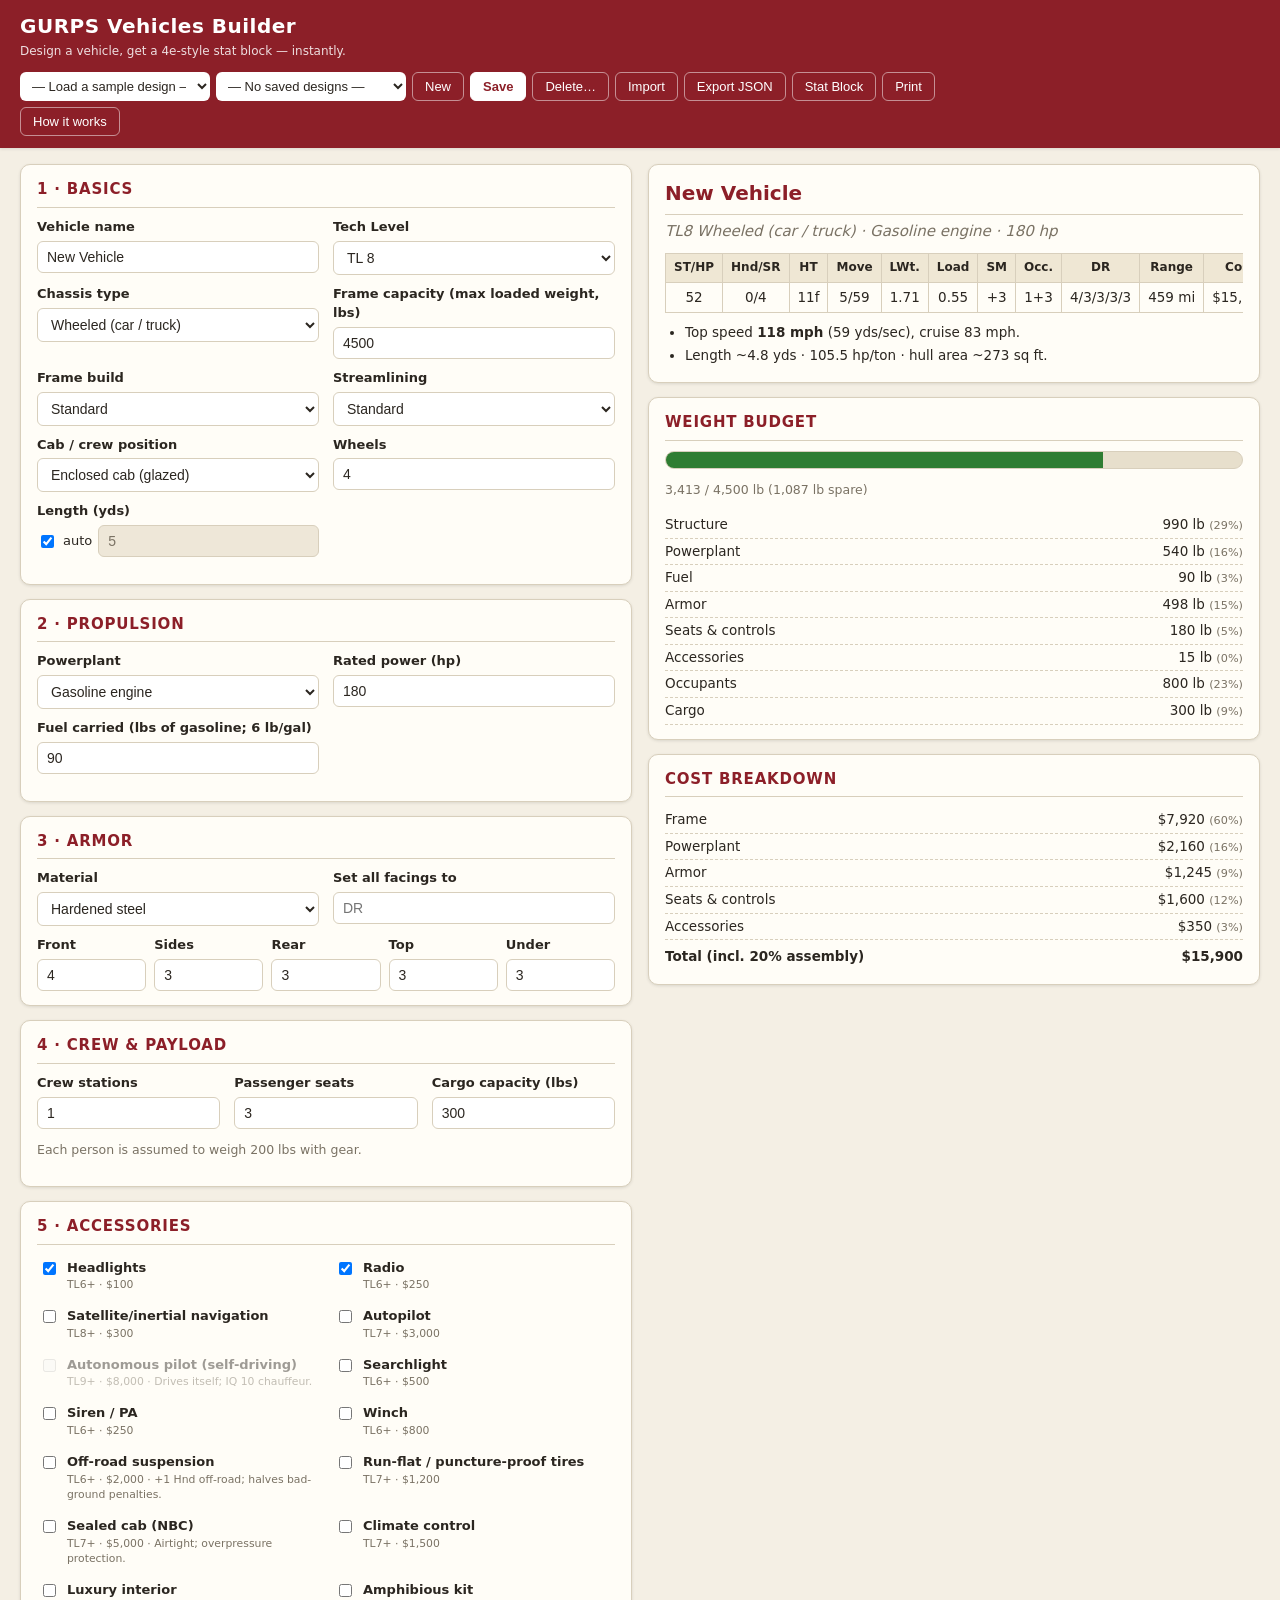
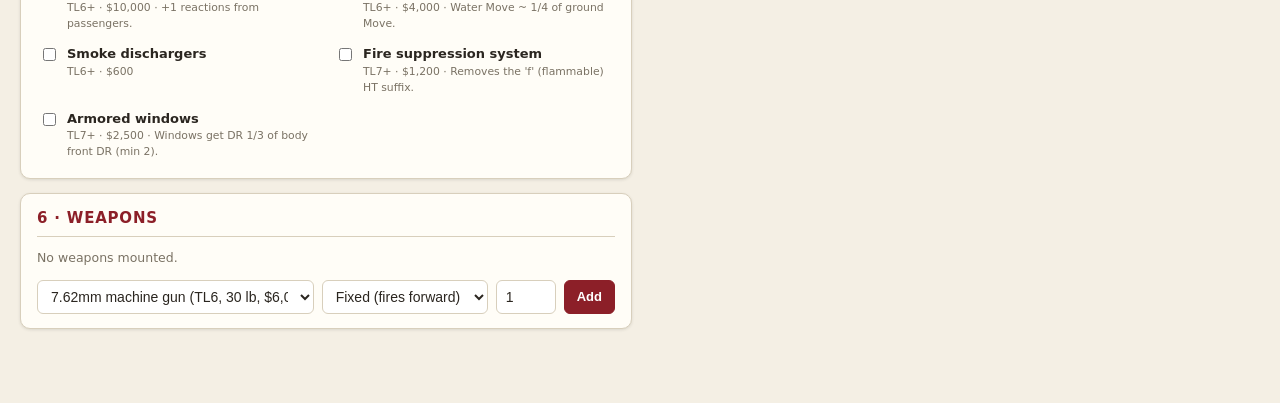
==== index.html @ 41622fdb "Add GURPS vehicle builder web app A zero-dependency, single-page vehicle designer that produces GURP" ====
<!DOCTYPE html>
<html lang="en">
<head>
<meta charset="utf-8">
<meta name="viewport" content="width=device-width, initial-scale=1">
<title>GURPS Vehicles Builder</title>
<link rel="stylesheet" href="css/style.css">
<link rel="icon" href="data:image/svg+xml,<svg xmlns='http://www.w3.org/2000/svg' viewBox='0 0 100 100'><text y='0.9em' font-size='90'>🚙</text></svg>">
</head>
<body>

<header class="topbar">
  <div class="brand">
    <h1>GURPS Vehicles Builder</h1>
    <p>Design a vehicle, get a 4e-style stat block — instantly.</p>
  </div>
  <div class="toolbar">
    <select id="preset-select" title="Load a sample design"></select>
    <select id="saved-select" title="Load a saved design"></select>
    <button class="btn" id="btn-new" title="Start over">New</button>
    <button class="btn primary" id="btn-save" title="Save to this browser">Save</button>
    <button class="btn" id="btn-delete" title="Delete a saved design">Delete…</button>
    <button class="btn" id="btn-import-json">Import</button>
    <button class="btn" id="btn-export-json">Export JSON</button>
    <button class="btn" id="btn-export-md">Stat Block</button>
    <button class="btn" id="btn-print">Print</button>
    <button class="btn" id="btn-help">How it works</button>
    <input type="file" id="import-file" accept=".json,application/json" hidden>
  </div>
</header>

<div id="flash"></div>

<main class="layout">

  <!-- ================= Design form ================= -->
  <section class="panel form-panel">

    <div class="card">
      <h2>1 · Basics</h2>
      <div class="grid2">
        <label>Vehicle name
          <input type="text" id="f-name" placeholder="e.g. Scout Buggy">
        </label>
        <label>Tech Level
          <select id="f-tl"></select>
        </label>
        <label>Chassis type
          <select id="f-chassis"></select>
        </label>
        <label>Frame capacity (max loaded weight, lbs)
          <input type="number" id="f-maxlwt" min="50" step="100">
        </label>
        <label>Frame build
          <select id="f-quality"></select>
        </label>
        <label>Streamlining
          <select id="f-streamlining"></select>
        </label>
        <label>Cab / crew position
          <select id="f-cab"></select>
        </label>
        <label id="row-wheels">Wheels
          <input type="number" id="f-wheels" min="2" max="16" step="1">
        </label>
        <label class="length-row">Length (yds)
          <span class="inline">
            <input type="checkbox" id="f-length-auto" checked> auto
            <input type="number" id="f-length" min="0.5" step="0.5" disabled>
          </span>
        </label>
      </div>
      <p class="muted" id="note-chassis"></p>
    </div>

    <div class="card">
      <h2>2 · Propulsion</h2>
      <div class="grid2">
        <label>Powerplant
          <select id="f-engine"></select>
        </label>
        <label id="row-power">Rated power (hp)
          <input type="number" id="f-power" min="0" step="10">
        </label>
        <label id="row-fuel"><span id="label-fuel">Fuel carried (lbs)</span>
          <input type="number" id="f-fuel" min="0" step="10">
        </label>
      </div>
      <p class="muted" id="note-engine"></p>
    </div>

    <div class="card">
      <h2>3 · Armor</h2>
      <div class="grid2">
        <label>Material
          <select id="f-armor-material"></select>
        </label>
        <label>Set all facings to
          <input type="number" id="f-dr-all" min="0" step="1" placeholder="DR">
        </label>
      </div>
      <div class="dr-grid">
        <label>Front <input type="number" id="f-dr-front" min="0" step="1"></label>
        <label>Sides <input type="number" id="f-dr-sides" min="0" step="1"></label>
        <label>Rear <input type="number" id="f-dr-rear" min="0" step="1"></label>
        <label>Top <input type="number" id="f-dr-top" min="0" step="1"></label>
        <label>Under <input type="number" id="f-dr-under" min="0" step="1"></label>
      </div>
    </div>

    <div class="card">
      <h2>4 · Crew &amp; Payload</h2>
      <div class="grid3">
        <label>Crew stations
          <input type="number" id="f-crew" min="0" step="1">
        </label>
        <label>Passenger seats
          <input type="number" id="f-passengers" min="0" step="1">
        </label>
        <label>Cargo capacity (lbs)
          <input type="number" id="f-cargo" min="0" step="50">
        </label>
      </div>
      <p class="muted">Each person is assumed to weigh 200 lbs with gear.</p>
    </div>

    <div class="card">
      <h2>5 · Accessories</h2>
      <div id="accessory-list" class="acc-list"></div>
    </div>

    <div class="card">
      <h2>6 · Weapons</h2>
      <div id="weapon-list"></div>
      <div class="weapon-adder">
        <select id="weapon-select"></select>
        <select id="weapon-mount"></select>
        <input type="number" id="weapon-qty" min="1" step="1" value="1" title="Quantity">
        <button class="btn primary" id="weapon-add" type="button">Add</button>
      </div>
      <div id="weapon-custom" class="grid2" style="display:none">
        <label>Name <input type="text" id="weapon-c-name" placeholder="Custom weapon"></label>
        <label>Weight (lbs) <input type="number" id="weapon-c-weight" min="0" value="50"></label>
        <label>Cost ($) <input type="number" id="weapon-c-cost" min="0" value="10000"></label>
        <label>Damage <input type="text" id="weapon-c-dmg" placeholder="e.g. 6d pi"></label>
      </div>
    </div>

  </section>

  <!-- ================= Live output ================= -->
  <section class="panel output-panel" id="print-area">

    <div class="card sheet">
      <h2 id="sheet-name">Vehicle</h2>
      <p class="sub" id="sheet-sub"></p>
      <div class="table-scroll">
        <table id="stat-table" class="stat-table"></table>
      </div>
      <ul class="extra" id="sheet-extra"></ul>
    </div>

    <div class="card" id="problems-card" style="display:none">
      <h2>Problems</h2>
      <ul id="problems" class="problems"></ul>
    </div>

    <div class="card">
      <h2>Weight budget</h2>
      <div class="weight-bar"><div id="weight-bar-fill"></div></div>
      <p class="muted" id="weight-bar-label"></p>
      <div id="weight-breakdown" class="breakdown"></div>
    </div>

    <div class="card">
      <h2>Cost breakdown</h2>
      <div id="cost-breakdown" class="breakdown"></div>
    </div>

  </section>
</main>

<!-- ================= Help ================= -->
<aside id="help-panel" class="help-panel">
  <div class="card">
    <h2>How the builder works</h2>
    <p>This is a streamlined, fan-made vehicle design system that produces stat
    blocks in the style of the <i>GURPS Basic Set</i> vehicle table. It is not a
    reproduction of any published design system — every formula is listed below,
    so you can house-rule anything you disagree with.</p>

    <h3>The big idea: a weight budget</h3>
    <p>Pick a <b>frame capacity</b> — the maximum loaded weight the chassis can
    carry. Everything you add (structure, engine, armor, fuel, seats, weapons,
    people, cargo) spends pounds from that budget. Stay under budget and the
    design is legal.</p>

    <h3>Formulas</h3>
    <ul>
      <li><b>Structure weight</b> = chassis fraction (22–40%) × frame capacity, adjusted for Lightweight/Heavy-Duty builds.</li>
      <li><b>HP</b> = 4 × ∛(empty weight in lbs) — the Basic Set machine formula.</li>
      <li><b>Top speed</b> = k × √(hp per loaded ton) × streamlining, with k per chassis (11.5 wheeled, 9 tracked, 11 airplane, …). Displacement hulls are capped at hull speed = 1.55 × √(length in feet) mph.</li>
      <li><b>Acceleration</b> (yds/sec²) = (hp/ton) ÷ chassis divisor. Move is shown as accel/top-speed-in-yards-per-second (mph ÷ 2).</li>
      <li><b>SM</b> from the Basic Set size table by length, −1 for being a long box; length is estimated as k × ∛(loaded tons) unless you override it.</li>
      <li><b>Armor weight</b> = surface area × facing share × DR × material density (lbs per DR per sq ft). Area ≈ k × (frame capacity)^⅔ sq ft.</li>
      <li><b>Range</b> = cruise speed (70% of top) × endurance. Fuel engines burn (lbs/hp·hr × rated hp × cruise fraction); electrics drain battery Wh at cruise power.</li>
      <li><b>Hnd/SR</b> from chassis, worsened one step at SM +6 and again at SM +9.</li>
      <li><b>HT</b> = 11 (+1 Heavy-Duty). An <b>f</b> suffix means flammable fuel (removed by a fire suppression system).</li>
      <li><b>Cost</b> = structure + engine + armor + seats + gear + weapons, +20% assembly, rounded to 3 significant figures.</li>
    </ul>

    <h3>Locations codes</h3>
    <ul id="loc-legend" class="loc-legend"></ul>

    <h3>Fine print</h3>
    <p class="muted">This tool is an original, unofficial fan creation. GURPS is
    a registered trademark of Steve Jackson Games; the material presented here
    is intended for use with the GURPS system and is released per the
    <a href="http://www.sjgames.com/general/online_policy/" target="_blank" rel="noopener">SJ Games Online Policy</a>.
    It is not published, endorsed, or approved by Steve Jackson Games.</p>
  </div>
</aside>

<!-- ================= Markdown modal ================= -->
<dialog id="md-modal">
  <h2>Stat block (Markdown)</h2>
  <textarea id="md-output" rows="18" spellcheck="false"></textarea>
  <div class="modal-actions">
    <button class="btn primary" id="md-copy">Copy</button>
    <button class="btn" id="md-download">Download .md</button>
    <button class="btn" id="md-close">Close</button>
  </div>
</dialog>

<script type="module" src="js/ui.js"></script>
</body>
</html>
---- css/style.css ----
/* GURPS Vehicles Builder — styles */

:root {
  --bg: #f4efe4;
  --panel: #fffdf7;
  --ink: #2b2620;
  --muted: #7a7264;
  --accent: #8c1f28;        /* GURPS-ish deep red */
  --accent-ink: #fff;
  --line: #d8cfbc;
  --ok: #2f7d32;
  --warn: #a66300;
  --err: #b3261e;
  --shadow: 0 1px 3px rgba(43, 38, 32, 0.12);
}

* { box-sizing: border-box; }

body {
  margin: 0;
  font: 15px/1.45 "Segoe UI", system-ui, -apple-system, sans-serif;
  background: var(--bg);
  color: var(--ink);
}

/* ------------------------------------------------ top bar */
.topbar {
  display: flex;
  flex-wrap: wrap;
  gap: 12px;
  align-items: center;
  justify-content: space-between;
  padding: 12px 20px;
  background: var(--accent);
  color: var(--accent-ink);
  box-shadow: var(--shadow);
}
.brand h1 { margin: 0; font-size: 20px; letter-spacing: 0.5px; }
.brand p { margin: 2px 0 0; font-size: 12px; opacity: 0.85; }

.toolbar { display: flex; flex-wrap: wrap; gap: 6px; align-items: center; }
.toolbar select {
  max-width: 190px;
  padding: 6px 8px;
  border-radius: 6px;
  border: none;
  font-size: 13px;
}

.btn {
  padding: 6px 12px;
  border: 1px solid rgba(255, 255, 255, 0.5);
  border-radius: 6px;
  background: transparent;
  color: inherit;
  font-size: 13px;
  cursor: pointer;
}
.btn:hover { background: rgba(255, 255, 255, 0.12); }
.btn.primary { background: #fff; color: var(--accent); border-color: #fff; font-weight: 600; }
.btn.primary:hover { background: #f3e9e9; }
.btn.small { padding: 2px 8px; font-size: 12px; }
.btn.danger { border-color: var(--err); color: var(--err); }
main .btn, dialog .btn {
  border-color: var(--line);
  color: var(--ink);
  background: var(--panel);
}
main .btn:hover, dialog .btn:hover { background: #f1ead9; }
main .btn.primary, dialog .btn.primary {
  background: var(--accent);
  color: var(--accent-ink);
  border-color: var(--accent);
}
main .btn.danger, dialog .btn.danger { color: var(--err); border-color: var(--err); background: transparent; }

/* ------------------------------------------------ layout */
.layout {
  display: grid;
  grid-template-columns: minmax(360px, 1fr) minmax(360px, 1fr);
  gap: 16px;
  padding: 16px 20px 60px;
  align-items: start;
}
@media (max-width: 900px) {
  .layout { grid-template-columns: 1fr; }
}

.card {
  background: var(--panel);
  border: 1px solid var(--line);
  border-radius: 10px;
  padding: 14px 16px;
  margin-bottom: 14px;
  box-shadow: var(--shadow);
}
.card h2 {
  margin: 0 0 10px;
  font-size: 15px;
  text-transform: uppercase;
  letter-spacing: 0.8px;
  color: var(--accent);
  border-bottom: 1px solid var(--line);
  padding-bottom: 6px;
}
.card h3 { font-size: 14px; margin: 14px 0 6px; }

.grid2 { display: grid; grid-template-columns: 1fr 1fr; gap: 10px 14px; }
.grid3 { display: grid; grid-template-columns: 1fr 1fr 1fr; gap: 10px 14px; }
@media (max-width: 520px) { .grid2, .grid3 { grid-template-columns: 1fr; } }

label { display: flex; flex-direction: column; gap: 4px; font-size: 13px; font-weight: 600; }
label .inline { display: flex; align-items: center; gap: 6px; font-weight: 400; }
input[type="text"], input[type="number"], select, textarea {
  padding: 7px 9px;
  border: 1px solid var(--line);
  border-radius: 6px;
  font-size: 14px;
  background: #fff;
  color: var(--ink);
  width: 100%;
}
input:focus, select:focus, textarea:focus {
  outline: 2px solid color-mix(in srgb, var(--accent) 40%, transparent);
}
input:disabled { background: #eee7d8; color: var(--muted); }

.muted { color: var(--muted); font-size: 12.5px; }

.dr-grid {
  display: grid;
  grid-template-columns: repeat(5, 1fr);
  gap: 8px;
  margin-top: 10px;
}
@media (max-width: 520px) { .dr-grid { grid-template-columns: repeat(3, 1fr); } }

/* accessories */
.acc-list { display: grid; grid-template-columns: 1fr 1fr; gap: 6px 14px; }
@media (max-width: 620px) { .acc-list { grid-template-columns: 1fr; } }
.acc-row {
  flex-direction: row;
  align-items: flex-start;
  gap: 8px;
  font-weight: 400;
  padding: 4px 2px;
}
.acc-row input { width: auto; margin-top: 3px; }
.acc-row small { display: block; color: var(--muted); }
.acc-row.disabled { opacity: 0.45; }

/* weapons */
.weapon-row {
  display: flex;
  align-items: center;
  gap: 10px;
  padding: 6px 8px;
  border: 1px solid var(--line);
  border-radius: 6px;
  margin-bottom: 6px;
  background: #fff;
}
.weapon-name { font-weight: 600; }
.weapon-detail { flex: 1; color: var(--muted); font-size: 12.5px; }
.weapon-adder {
  display: grid;
  grid-template-columns: 2fr 1.2fr 60px auto;
  gap: 8px;
  margin-top: 8px;
}
@media (max-width: 620px) { .weapon-adder { grid-template-columns: 1fr; } }
#weapon-custom { margin-top: 10px; }

/* ------------------------------------------------ output */
.sheet h2 { font-size: 20px; text-transform: none; letter-spacing: 0; }
.sheet .sub { margin: -4px 0 10px; color: var(--muted); font-style: italic; }

.table-scroll { overflow-x: auto; }
.stat-table {
  border-collapse: collapse;
  width: 100%;
  font-size: 13.5px;
  white-space: nowrap;
}
.stat-table th, .stat-table td {
  border: 1px solid var(--line);
  padding: 5px 8px;
  text-align: center;
}
.stat-table th { background: #efe7d4; font-size: 12px; }

.extra { margin: 10px 0 0; padding-left: 20px; font-size: 13.5px; }
.extra li { margin-bottom: 3px; }

.problems { margin: 0; padding-left: 4px; list-style: none; }
.problems li { padding: 3px 0; font-size: 13.5px; }
.problems .err { color: var(--err); font-weight: 600; }
.problems .warn { color: var(--warn); }

.weight-bar {
  height: 18px;
  border-radius: 9px;
  background: #e7dfcc;
  overflow: hidden;
  border: 1px solid var(--line);
}
#weight-bar-fill {
  height: 100%;
  width: 0;
  background: var(--ok);
  transition: width 0.2s ease;
}
#weight-bar-fill.over { background: var(--err); }

.breakdown { margin-top: 8px; }
.bd-row {
  display: flex;
  justify-content: space-between;
  padding: 3px 0;
  border-bottom: 1px dashed var(--line);
  font-size: 13.5px;
}
.bd-row small { color: var(--muted); }
.bd-row.total { border-bottom: none; font-weight: 700; margin-top: 4px; }

/* ------------------------------------------------ help panel */
.help-panel {
  position: fixed;
  top: 0;
  right: -560px;
  width: min(540px, 95vw);
  height: 100vh;
  overflow-y: auto;
  padding: 16px;
  background: var(--bg);
  border-left: 2px solid var(--accent);
  transition: right 0.25s ease;
  z-index: 40;
}
.help-panel.open { right: 0; }
.help-panel h2 { font-size: 17px; }
.help-panel ul { padding-left: 20px; font-size: 13.5px; }
.loc-legend { columns: 2; }

/* ------------------------------------------------ modal & flash */
dialog {
  border: 1px solid var(--line);
  border-radius: 10px;
  padding: 18px;
  width: min(720px, 92vw);
  background: var(--panel);
  color: var(--ink);
}
dialog::backdrop { background: rgba(43, 38, 32, 0.5); }
dialog h2 { margin-top: 0; color: var(--accent); font-size: 16px; }
dialog textarea { font-family: ui-monospace, Consolas, monospace; font-size: 12.5px; }
.modal-actions { display: flex; gap: 8px; justify-content: flex-end; margin-top: 10px; }

#flash {
  position: fixed;
  left: 50%;
  bottom: 24px;
  transform: translateX(-50%) translateY(20px);
  background: var(--ink);
  color: #fff;
  padding: 8px 16px;
  border-radius: 20px;
  font-size: 13px;
  opacity: 0;
  pointer-events: none;
  transition: all 0.25s ease;
  z-index: 60;
}
#flash.show { opacity: 1; transform: translateX(-50%) translateY(0); }

/* ------------------------------------------------ print */
@media print {
  .topbar, .form-panel, .help-panel, #flash, #problems-card { display: none !important; }
  body { background: #fff; }
  .layout { display: block; padding: 0; }
  .card { box-shadow: none; border-color: #999; }
}
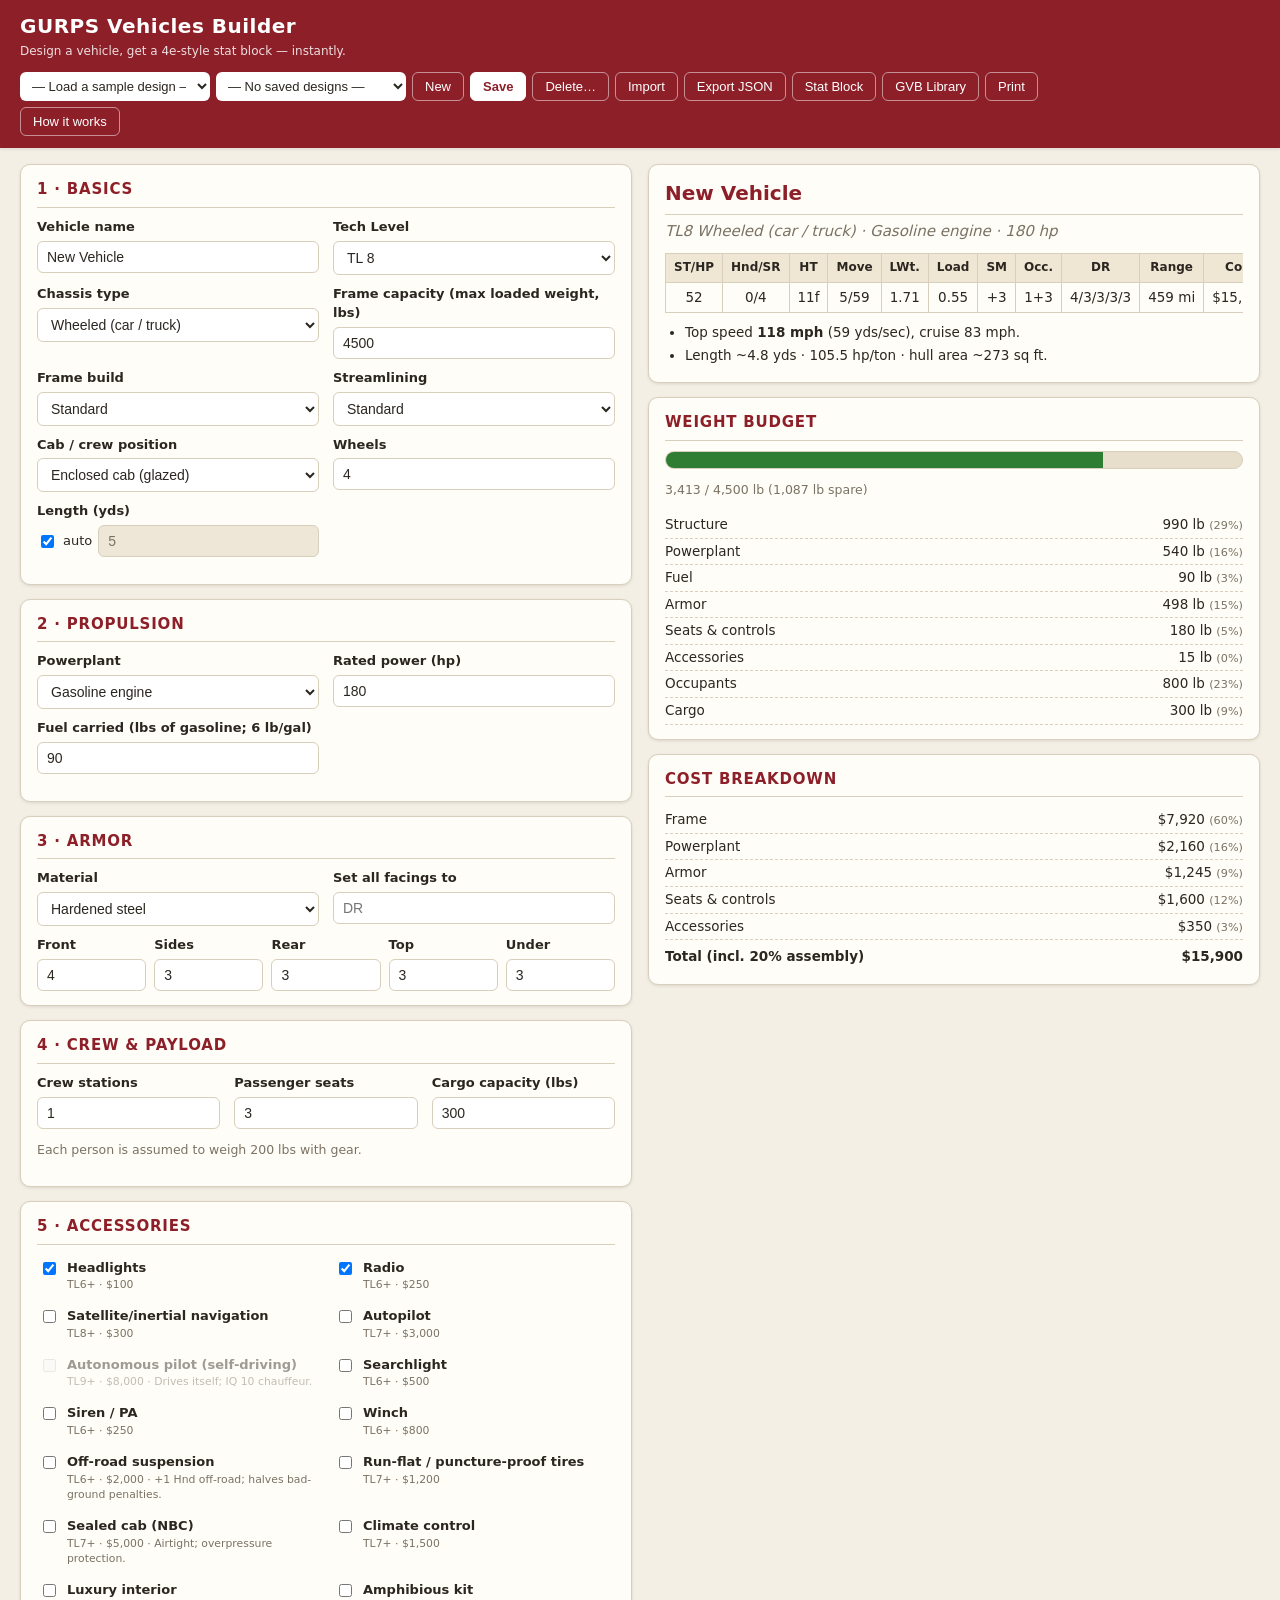
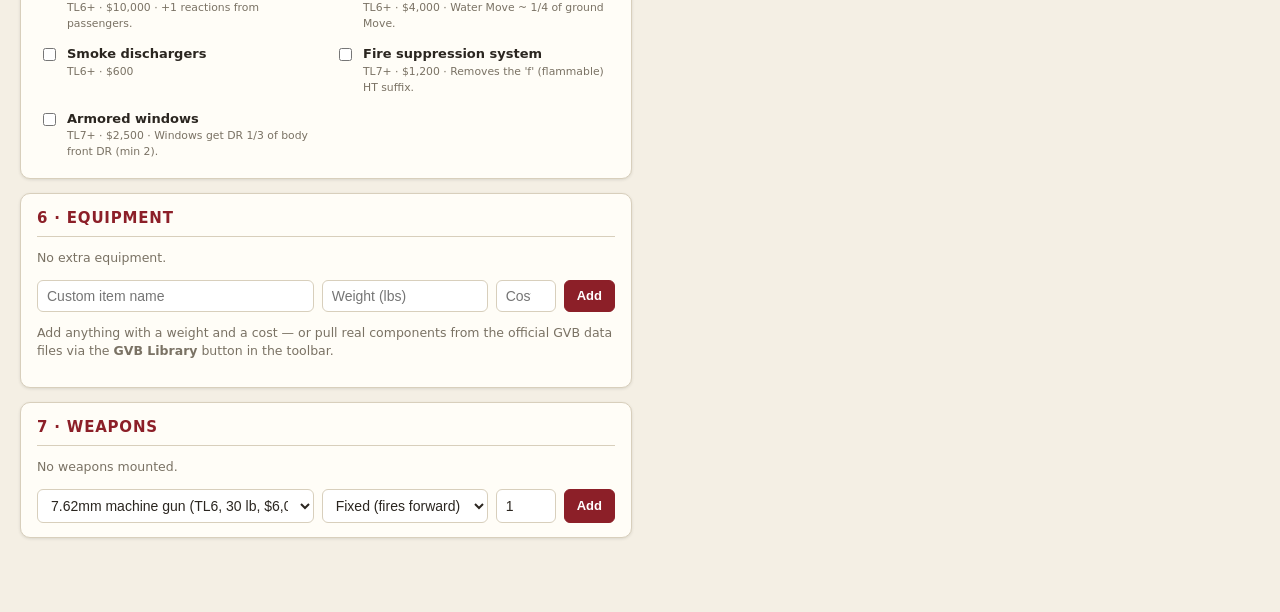
==== commit d0e0fc9b: "Add GVB Library: import official GURPS Vehicle Builder data files Adds in-browser support for the .r" ====
--- a/index.html
+++ b/index.html
@@ -23,6 +23,7 @@
     <button class="btn" id="btn-import-json">Import</button>
     <button class="btn" id="btn-export-json">Export JSON</button>
     <button class="btn" id="btn-export-md">Stat Block</button>
+    <button class="btn" id="btn-gvb" title="Import component data from the official GURPS Vehicle Builder program">GVB Library</button>
     <button class="btn" id="btn-print">Print</button>
     <button class="btn" id="btn-help">How it works</button>
     <input type="file" id="import-file" accept=".json,application/json" hidden>
@@ -130,7 +131,20 @@
     </div>
 
     <div class="card">
-      <h2>6 · Weapons</h2>
+      <h2>6 · Equipment</h2>
+      <div id="equipment-list"></div>
+      <div class="weapon-adder equip-adder">
+        <input type="text" id="equip-name" placeholder="Custom item name">
+        <input type="number" id="equip-weight" min="0" step="any" placeholder="Weight (lbs)">
+        <input type="number" id="equip-cost" min="0" step="any" placeholder="Cost ($)">
+        <button class="btn primary" id="equip-add" type="button">Add</button>
+      </div>
+      <p class="muted">Add anything with a weight and a cost — or pull real components
+      from the official GVB data files via the <b>GVB Library</b> button in the toolbar.</p>
+    </div>
+
+    <div class="card">
+      <h2>7 · Weapons</h2>
       <div id="weapon-list"></div>
       <div class="weapon-adder">
         <select id="weapon-select"></select>
@@ -209,6 +223,16 @@
       <li><b>Cost</b> = structure + engine + armor + seats + gear + weapons, +20% assembly, rounded to 3 significant figures.</li>
     </ul>
 
+    <h3>The GVB Library</h3>
+    <p>If you own Steve Jackson Games' discontinued <i>GURPS Vehicle Builder</i>
+    program, the <b>GVB Library</b> toolbar button lets you load its
+    <code>.rep</code> repository files right here in the browser — about 1,900
+    components across GURPS Vehicles 2e and its supplements. Each component is
+    computed with the exact formulas from the data files (with its original
+    options, access-space choices, and TL scaling) and added to your design as
+    an equipment line. Nothing is uploaded anywhere, and no game data is
+    distributed with this tool: you load the files you own.</p>
+
     <h3>Locations codes</h3>
     <ul id="loc-legend" class="loc-legend"></ul>
 
@@ -220,6 +244,29 @@
     It is not published, endorsed, or approved by Steve Jackson Games.</p>
   </div>
 </aside>
+
+<!-- ================= GVB Library modal ================= -->
+<dialog id="gvb-modal" class="gvb-modal">
+  <h2>GVB Library — official component data</h2>
+  <p class="muted">Load <code>.rep</code> repository files from your copy of the
+  <i>GURPS Vehicle Builder</i> program (the <code>repositories</code> folder).
+  Components are evaluated with the exact formulas from the data files.
+  Nothing is uploaded — parsing happens entirely in your browser.</p>
+  <div class="gvb-toolbar">
+    <label class="btn primary gvb-file-btn">Load .rep files…
+      <input type="file" id="gvb-files" accept=".rep" multiple hidden>
+    </label>
+    <input type="search" id="gvb-search" placeholder="Search components…">
+    <span class="muted" id="gvb-status"></span>
+  </div>
+  <div class="gvb-body">
+    <div id="gvb-list" class="gvb-list"></div>
+    <div id="gvb-detail" class="gvb-detail"><p class="muted">Select a component on the left.</p></div>
+  </div>
+  <div class="modal-actions">
+    <button class="btn" id="gvb-close">Close</button>
+  </div>
+</dialog>
 
 <!-- ================= Markdown modal ================= -->
 <dialog id="md-modal">
--- a/css/style.css
+++ b/css/style.css
@@ -241,6 +241,75 @@
 .help-panel h2 { font-size: 17px; }
 .help-panel ul { padding-left: 20px; font-size: 13.5px; }
 .loc-legend { columns: 2; }
+
+/* ------------------------------------------------ GVB library modal */
+.gvb-modal { width: min(1080px, 96vw); }
+.gvb-toolbar {
+  display: flex;
+  gap: 10px;
+  align-items: center;
+  flex-wrap: wrap;
+  margin-bottom: 10px;
+}
+.gvb-toolbar input[type="search"] { flex: 1; min-width: 160px; width: auto; }
+.gvb-file-btn { display: inline-block; cursor: pointer; }
+.gvb-body {
+  display: grid;
+  grid-template-columns: minmax(220px, 1fr) minmax(300px, 1.6fr);
+  gap: 14px;
+  min-height: 300px;
+}
+@media (max-width: 700px) { .gvb-body { grid-template-columns: 1fr; } }
+.gvb-list {
+  max-height: 55vh;
+  overflow-y: auto;
+  border: 1px solid var(--line);
+  border-radius: 8px;
+  padding: 6px;
+  background: #fff;
+}
+.gvb-group {
+  font-weight: 700;
+  font-size: 12px;
+  text-transform: uppercase;
+  letter-spacing: 0.5px;
+  color: var(--accent);
+  padding: 8px 4px 2px;
+}
+.gvb-item {
+  display: block;
+  width: 100%;
+  text-align: left;
+  border: none;
+  background: none;
+  padding: 3px 6px;
+  font-size: 13.5px;
+  border-radius: 5px;
+  cursor: pointer;
+  color: var(--ink);
+}
+.gvb-item:hover { background: #f1ead9; }
+.gvb-item.sel { background: var(--accent); color: #fff; }
+.gvb-item small { color: inherit; opacity: 0.65; }
+.gvb-detail {
+  max-height: 55vh;
+  overflow-y: auto;
+  padding: 2px 6px;
+}
+.gvb-detail h3 { margin: 0 0 8px; font-size: 15px; }
+.gvb-detail h3 small { color: var(--muted); font-weight: 400; }
+.gvb-inputs {
+  display: grid;
+  grid-template-columns: repeat(auto-fill, minmax(130px, 1fr));
+  gap: 8px 12px;
+  margin-bottom: 6px;
+}
+.gvb-opt-head { margin: 10px 0 4px; font-size: 12.5px; font-weight: 700; }
+.gvb-opts { display: flex; flex-wrap: wrap; gap: 4px 16px; }
+.gvb-opts .inline { font-weight: 400; font-size: 13px; flex-direction: row; align-items: center; }
+.gvb-opts input { width: auto; }
+.gvb-outputs { margin-top: 10px; }
+.gvb-desc { white-space: pre-line; margin-top: 10px; }
 
 /* ------------------------------------------------ modal & flash */
 dialog {
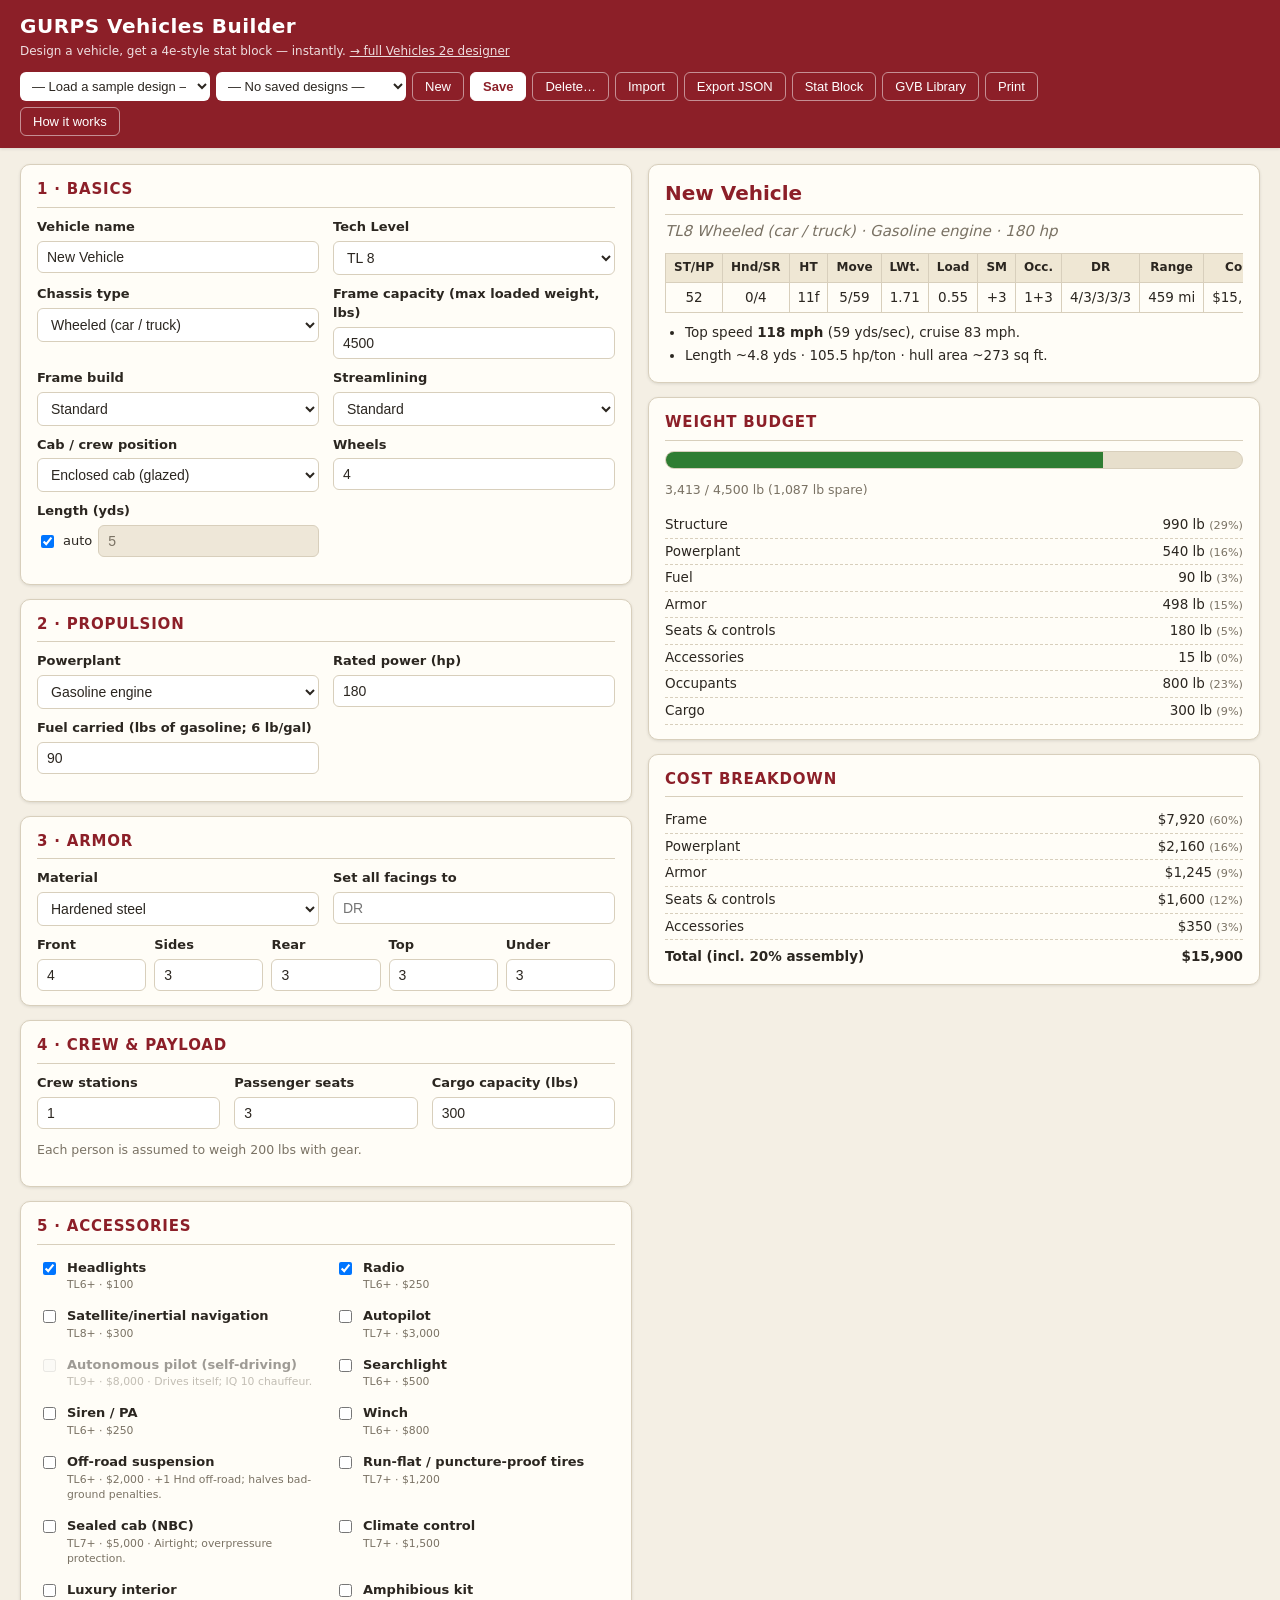
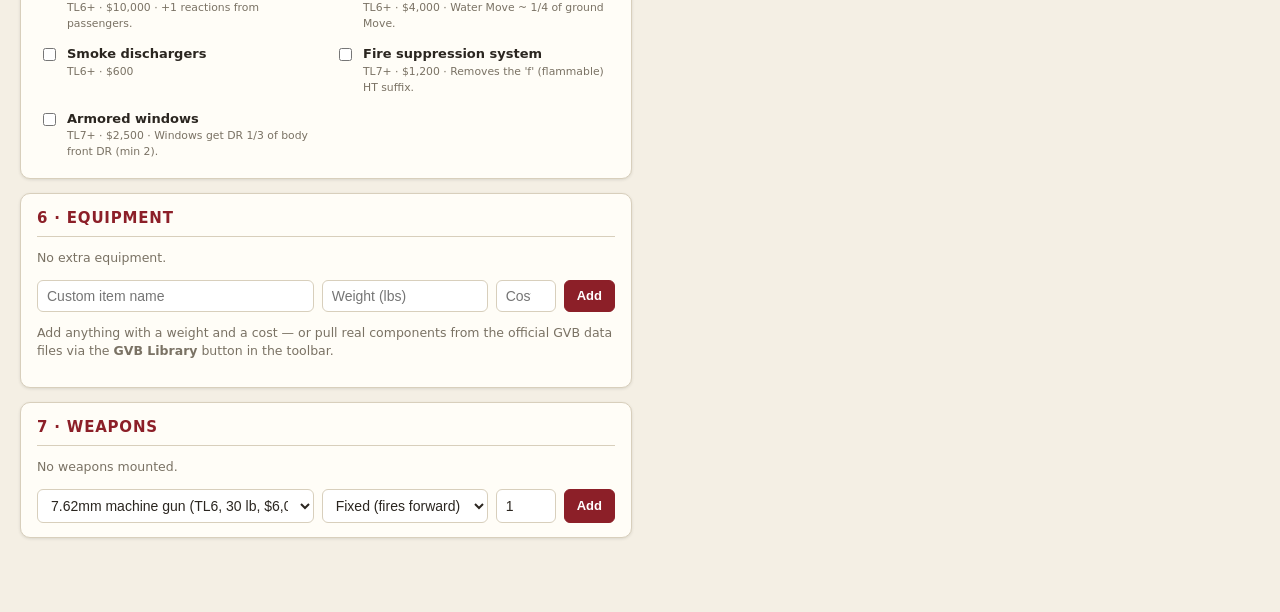
==== commit ceccaefe: "Add faithful GURPS Vehicles 2e design engine and designer page Implements the complete Vehicles 2e d" ====
--- a/index.html
+++ b/index.html
@@ -12,7 +12,7 @@
 <header class="topbar">
   <div class="brand">
     <h1>GURPS Vehicles Builder</h1>
-    <p>Design a vehicle, get a 4e-style stat block — instantly.</p>
+    <p>Design a vehicle, get a 4e-style stat block — instantly. <a href="ve2.html" style="color:#fff">→ full Vehicles 2e designer</a></p>
   </div>
   <div class="toolbar">
     <select id="preset-select" title="Load a sample design"></select>
--- a/css/style.css
+++ b/css/style.css
@@ -241,6 +241,19 @@
 .help-panel h2 { font-size: 17px; }
 .help-panel ul { padding-left: 20px; font-size: 13.5px; }
 .loc-legend { columns: 2; }
+
+/* ------------------------------------------------ VE2 designer */
+.inline-check { justify-content: flex-end; }
+.inline-check .inline { font-weight: 600; }
+.inline-check input { width: auto; }
+.sheet h3 {
+  margin: 14px 0 4px;
+  font-size: 13px;
+  text-transform: uppercase;
+  letter-spacing: 0.6px;
+  color: var(--accent);
+  border-bottom: 1px dashed var(--line);
+}
 
 /* ------------------------------------------------ GVB library modal */
 .gvb-modal { width: min(1080px, 96vw); }
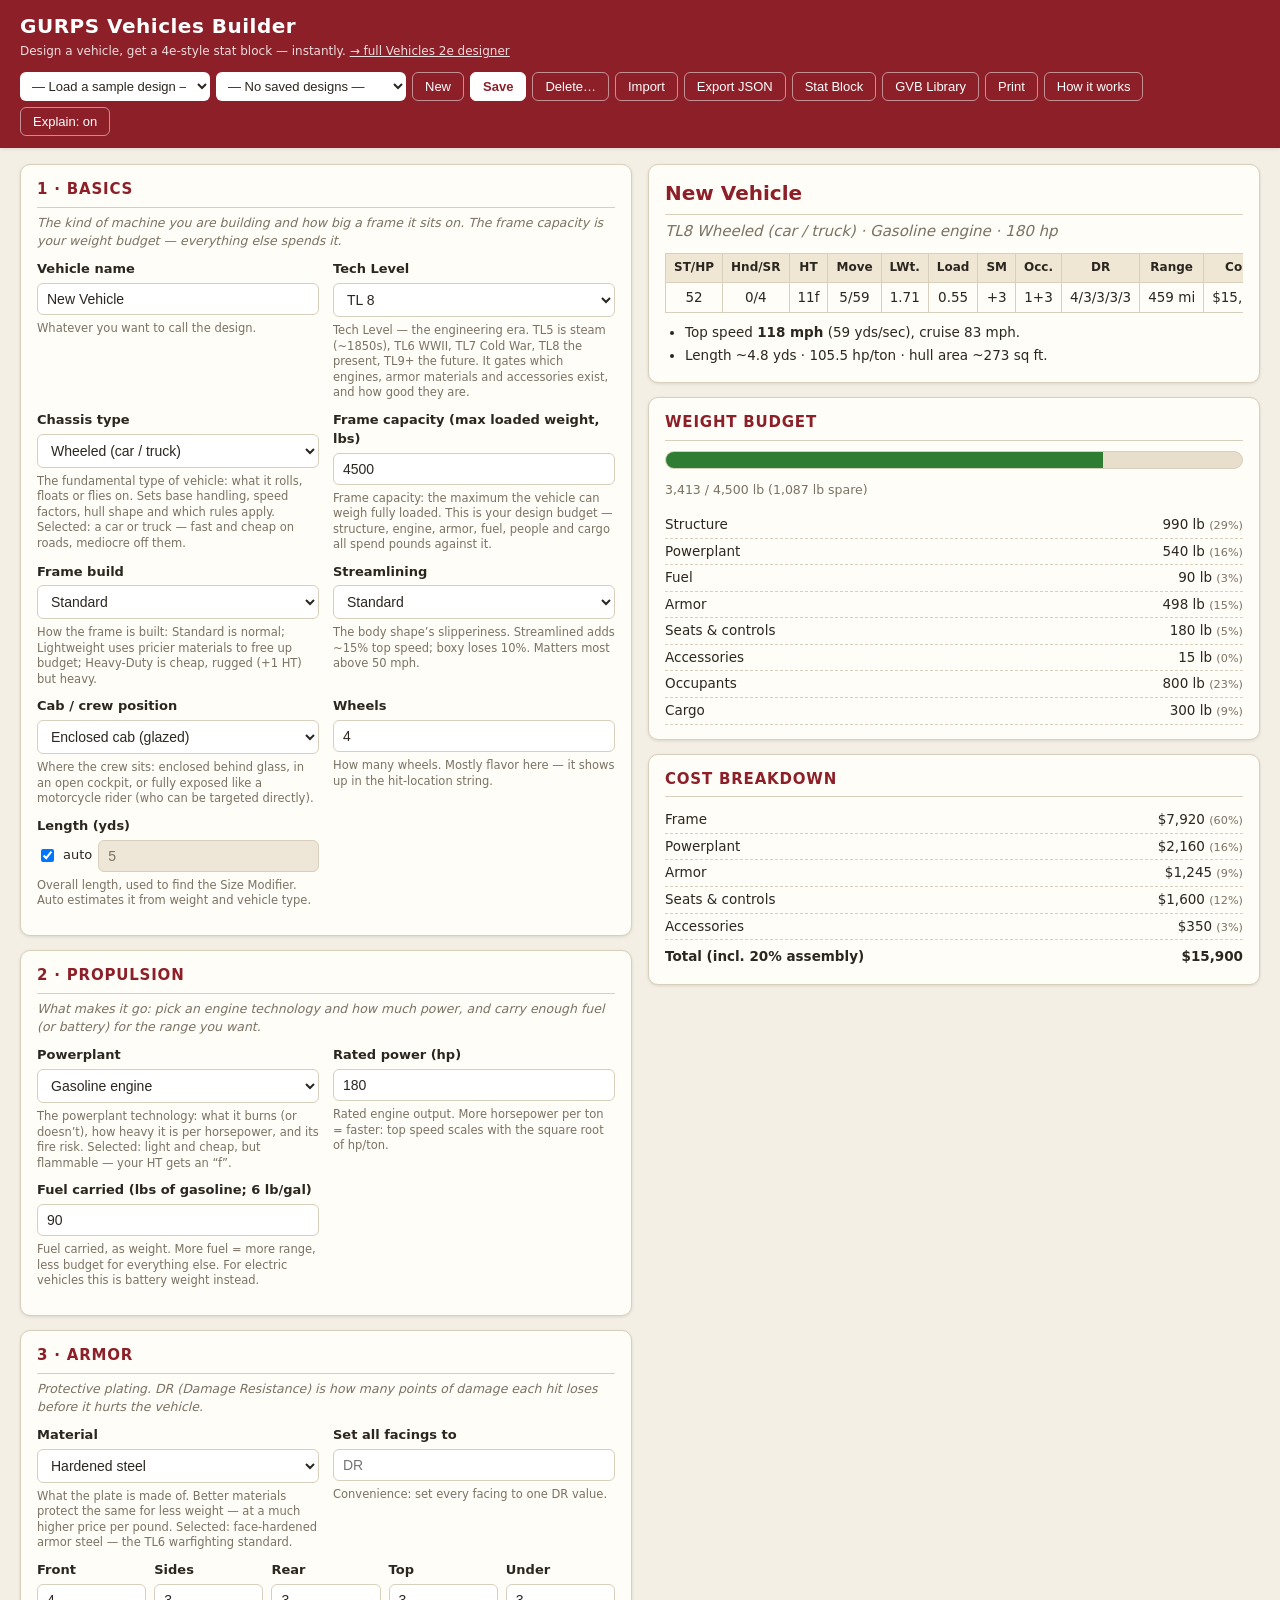
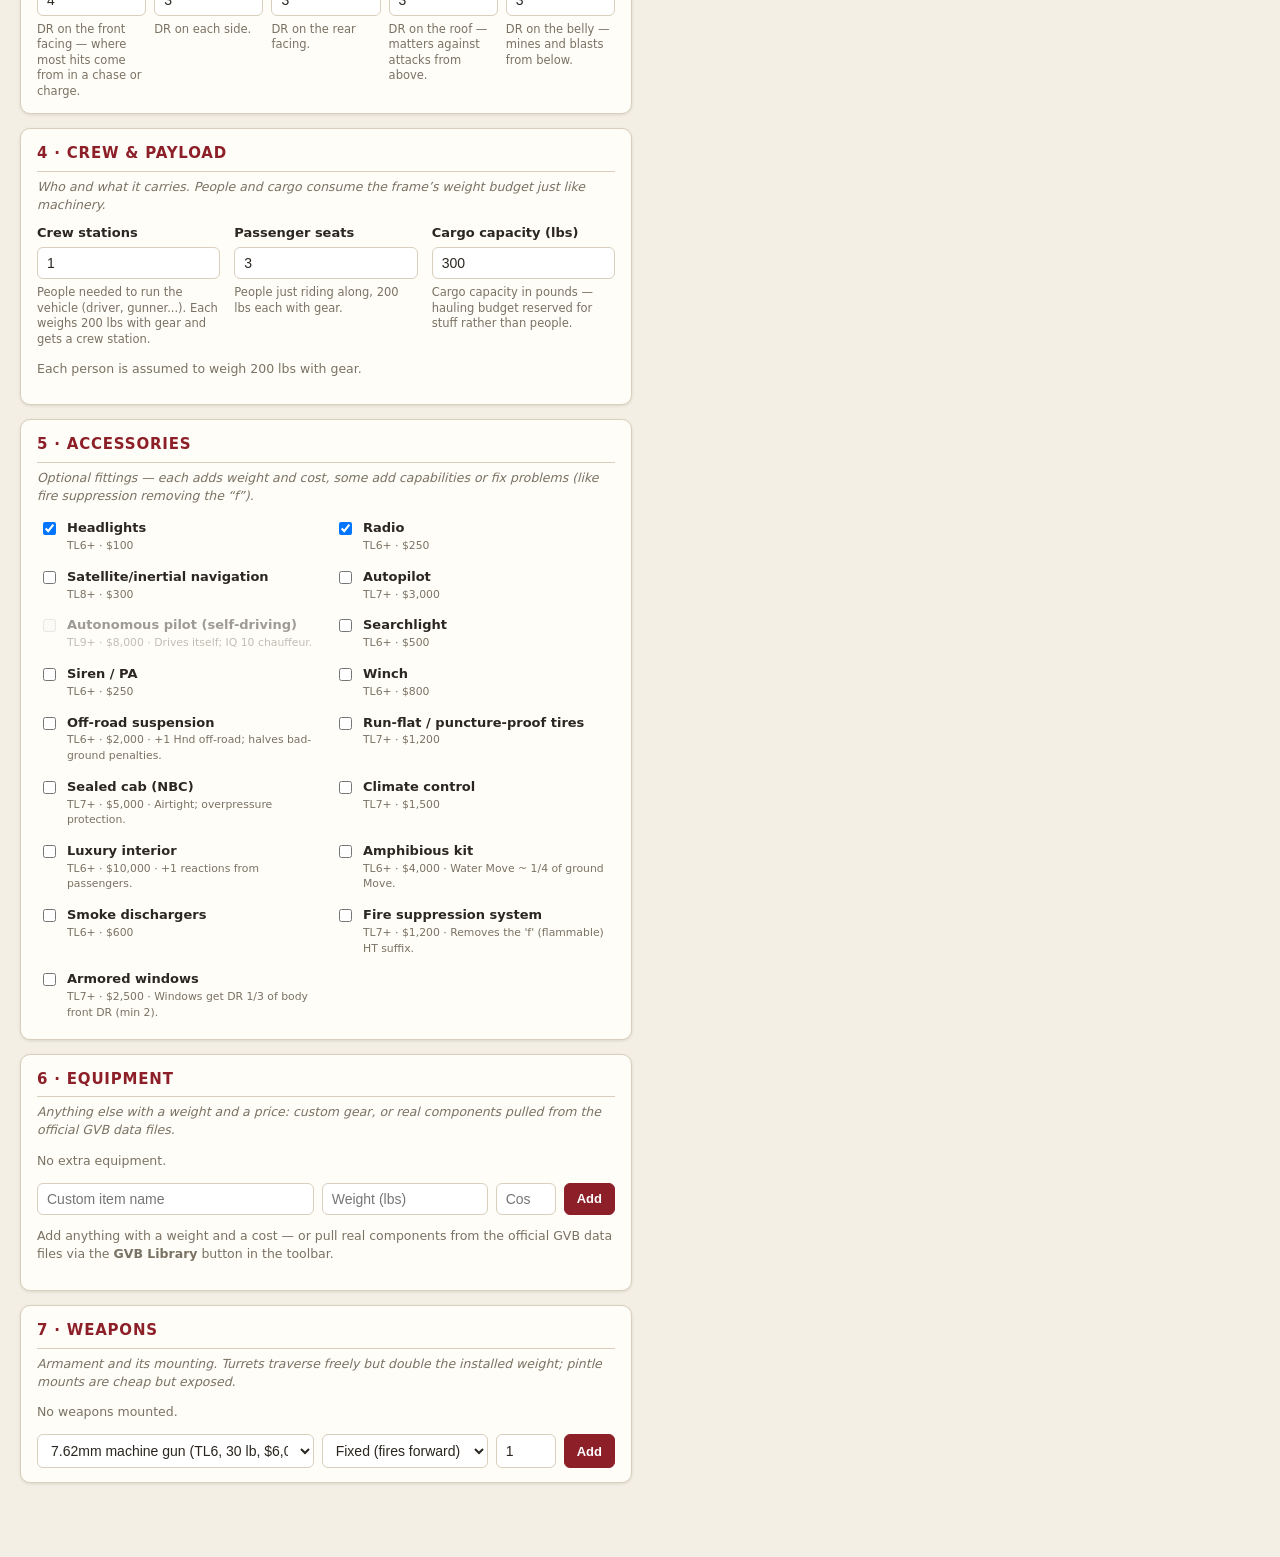
==== commit 3ed57146: "Add Explain mode: plain-English help for every choice and stat - New help-core.js: shared explain en" ====
--- a/index.html
+++ b/index.html
@@ -26,6 +26,7 @@
     <button class="btn" id="btn-gvb" title="Import component data from the official GURPS Vehicle Builder program">GVB Library</button>
     <button class="btn" id="btn-print">Print</button>
     <button class="btn" id="btn-help">How it works</button>
+    <button class="btn" id="btn-explain" title="Show a plain-English explanation under every choice">Explain: on</button>
     <input type="file" id="import-file" accept=".json,application/json" hidden>
   </div>
 </header>
--- a/css/style.css
+++ b/css/style.css
@@ -242,7 +242,31 @@
 .help-panel ul { padding-left: 20px; font-size: 13.5px; }
 .loc-legend { columns: 2; }
 
+/* ------------------------------------------------ explain mode */
+.field-help {
+  display: block;
+  font-weight: 400;
+  font-size: 11.5px;
+  line-height: 1.35;
+  color: var(--muted);
+  margin-top: 2px;
+}
+.acc-row .field-help { margin-left: 0; }
+.section-help {
+  font-size: 12.5px;
+  color: var(--muted);
+  margin: -4px 0 10px;
+  font-style: italic;
+}
+.stat-help {
+  border-bottom: 1px dotted #b3a88f;
+  cursor: help;
+}
+
 /* ------------------------------------------------ VE2 designer */
+.sub-edit { display: flex; gap: 10px; flex-wrap: wrap; align-items: center; }
+.sub-edit label { flex-direction: row; align-items: center; gap: 4px; font-weight: 400; font-size: 12.5px; }
+.sub-edit input, .sub-edit select { width: 80px; padding: 3px 6px; font-size: 12.5px; }
 .inline-check { justify-content: flex-end; }
 .inline-check .inline { font-weight: 600; }
 .inline-check input { width: auto; }
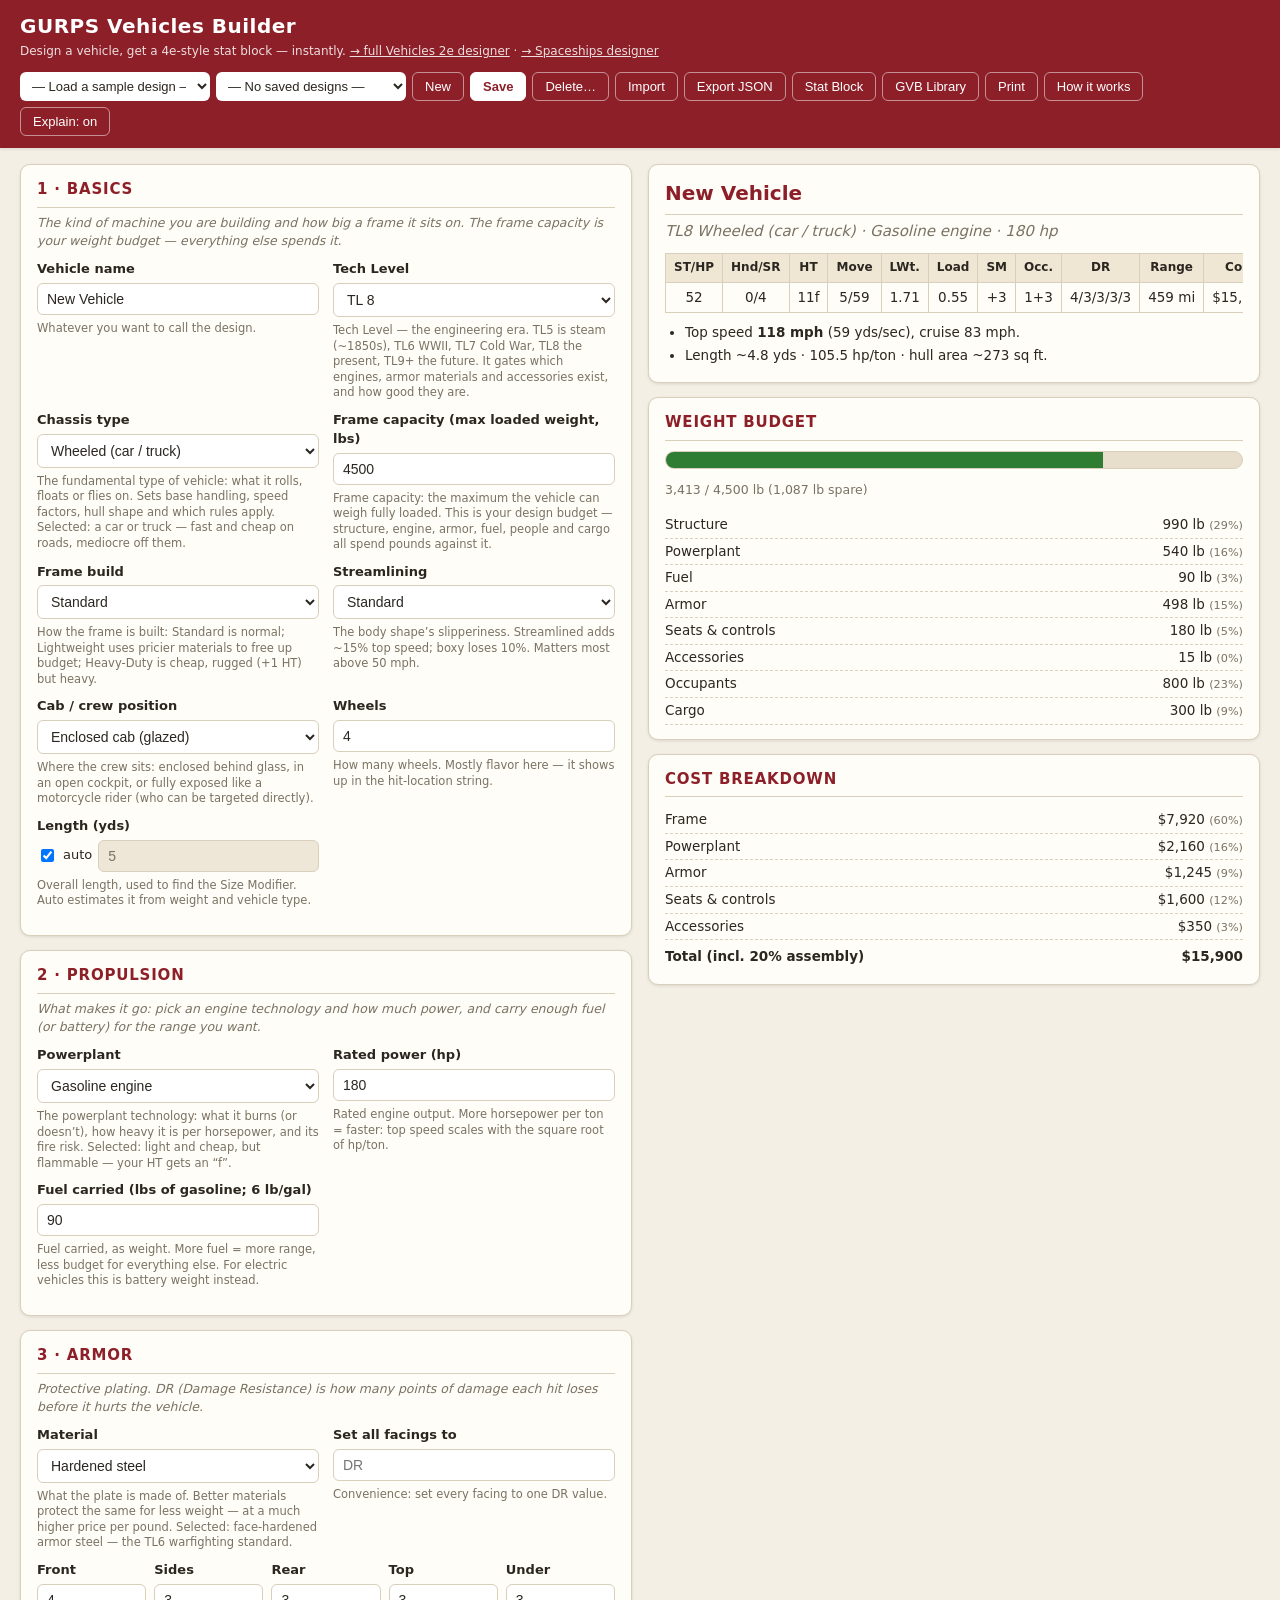
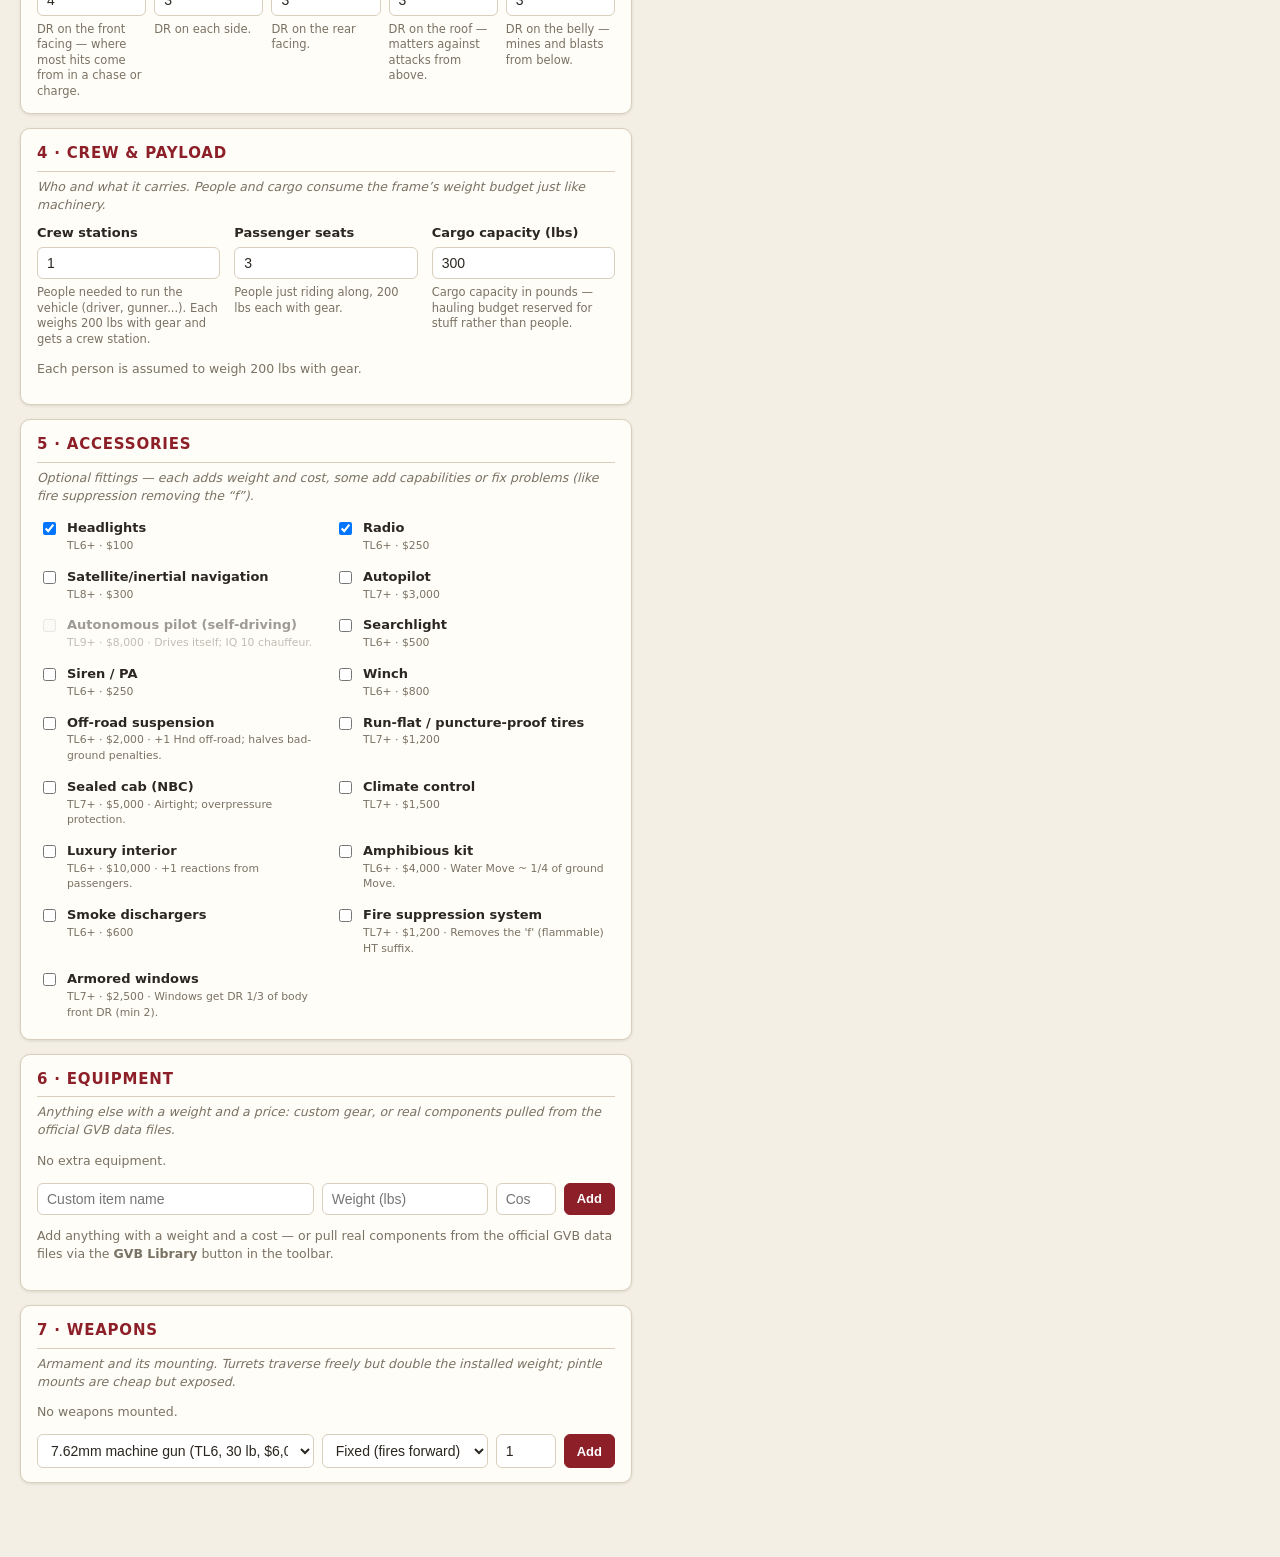
==== commit 204c1933: "Add GURPS Spaceships (4e) designer: spaceships.html - js/ss/systems.js: full system registry — all a" ====
--- a/index.html
+++ b/index.html
@@ -12,7 +12,7 @@
 <header class="topbar">
   <div class="brand">
     <h1>GURPS Vehicles Builder</h1>
-    <p>Design a vehicle, get a 4e-style stat block — instantly. <a href="ve2.html" style="color:#fff">→ full Vehicles 2e designer</a></p>
+    <p>Design a vehicle, get a 4e-style stat block — instantly. <a href="ve2.html" style="color:#fff">→ full Vehicles 2e designer</a> · <a href="spaceships.html" style="color:#fff">→ Spaceships designer</a></p>
   </div>
   <div class="toolbar">
     <select id="preset-select" title="Load a sample design"></select>
--- a/css/style.css
+++ b/css/style.css
@@ -241,6 +241,20 @@
 .help-panel h2 { font-size: 17px; }
 .help-panel ul { padding-left: 20px; font-size: 13.5px; }
 .loc-legend { columns: 2; }
+
+/* ------------------------------------------------ component catalog */
+.cat-preview-row {
+  display: flex;
+  align-items: center;
+  gap: 12px;
+  flex-wrap: wrap;
+  margin-top: 8px;
+}
+.cat-preview-row #cat-preview { flex: 1; min-width: 200px; }
+.cat-loc { flex-direction: row; align-items: center; gap: 6px; font-weight: 400; }
+.cat-loc select { width: auto; }
+#cat-params { margin-top: 6px; }
+#cat-options { margin-top: 6px; }
 
 /* ------------------------------------------------ explain mode */
 .field-help {
@@ -386,3 +400,39 @@
   .layout { display: block; padding: 0; }
   .card { box-shadow: none; border-color: #999; }
 }
+
+/* ------------------------------------------------ Spaceships designer */
+.slot-row {
+  display: flex;
+  align-items: center;
+  flex-wrap: wrap;
+  gap: 8px;
+  padding: 4px 0;
+  border-bottom: 1px dashed var(--line);
+}
+.slot-row select { width: auto; max-width: 300px; }
+.slot-num {
+  font-weight: 700;
+  font-size: 12px;
+  color: var(--accent);
+  min-width: 44px;
+  text-align: right;
+}
+.slot-section { text-transform: capitalize; }
+.slot-opts {
+  display: inline-flex;
+  gap: 8px;
+  flex-wrap: wrap;
+}
+.slot-opts label {
+  flex-direction: row;
+  align-items: center;
+  gap: 4px;
+  font-weight: 400;
+  font-size: 12px;
+  color: var(--muted);
+}
+.slot-opts input { width: 56px; padding: 3px 6px; font-size: 12.5px; }
+.slot-opts select { padding: 3px 6px; font-size: 12.5px; }
+.slot-desc { color: var(--muted); font-size: 11.5px; flex-basis: 100%; padding-left: 52px; }
+.slot-desc.slot-bad { color: var(--err); font-weight: 600; }
